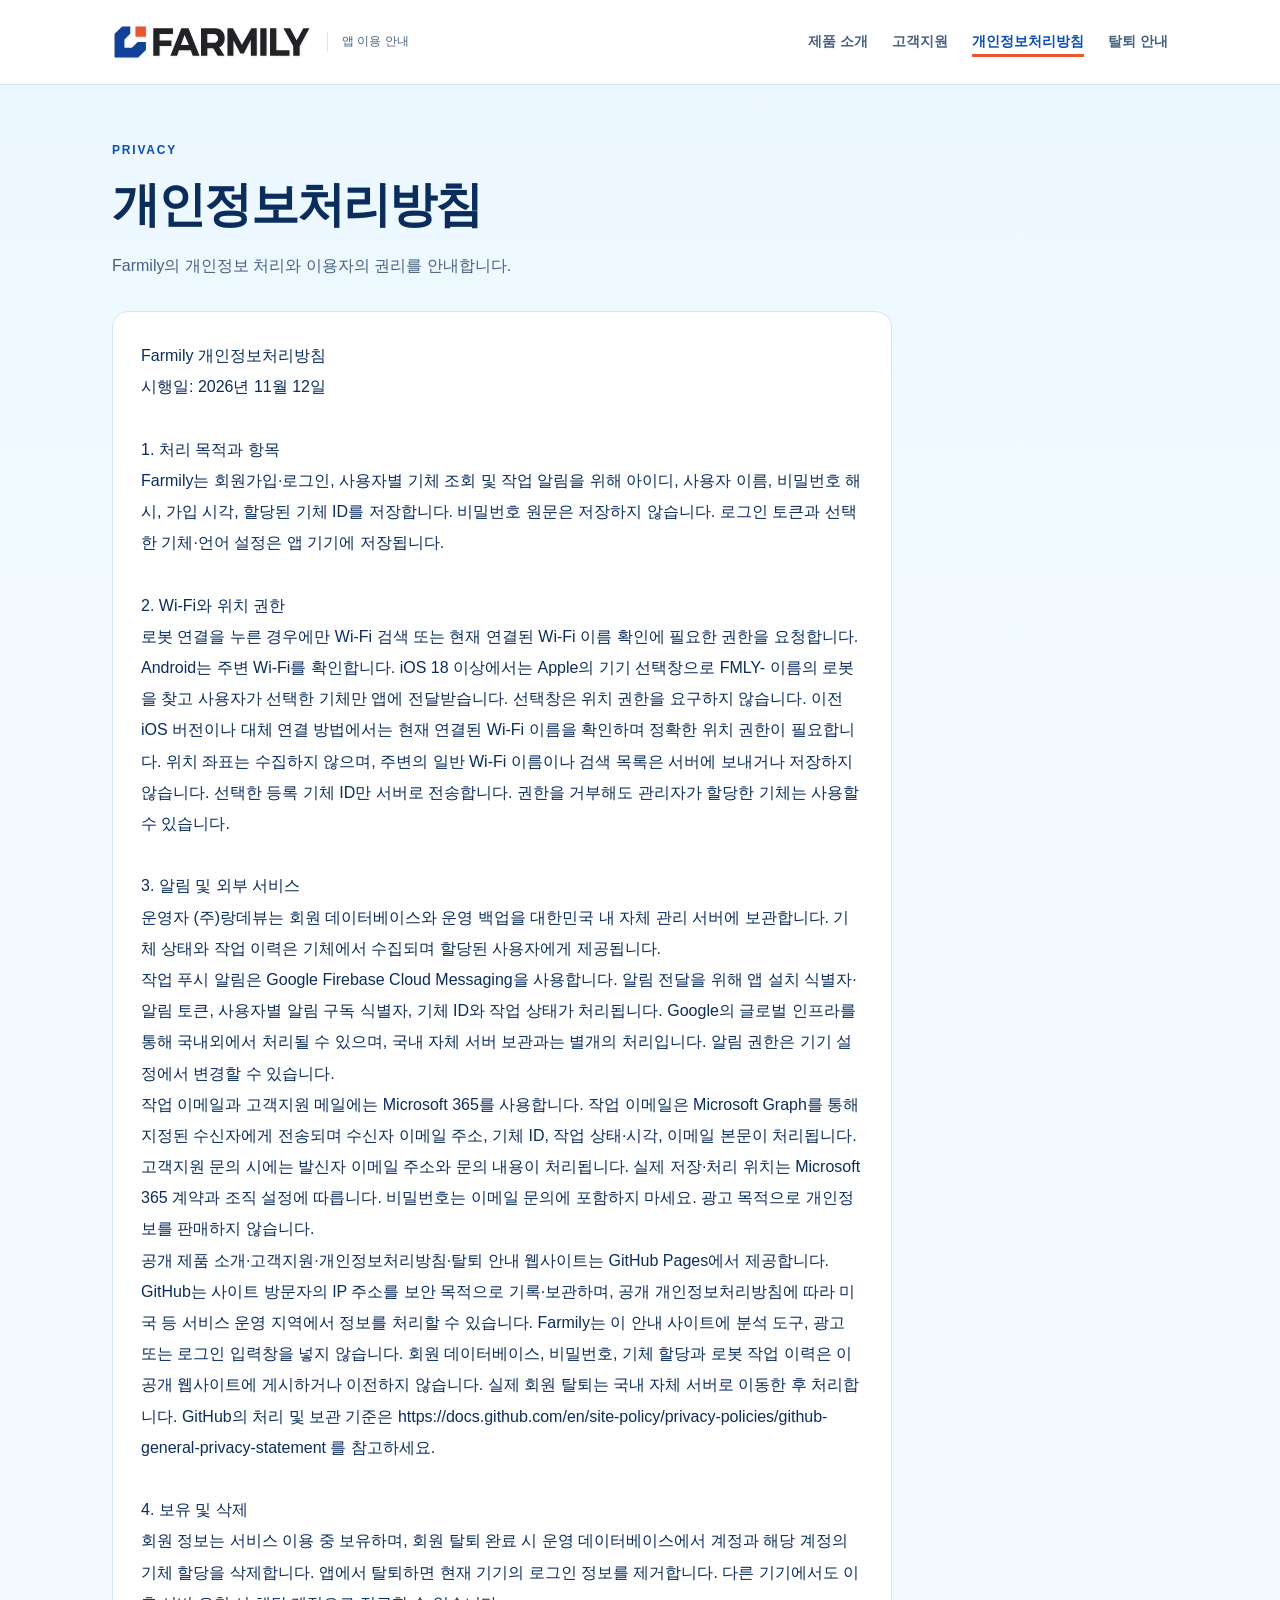
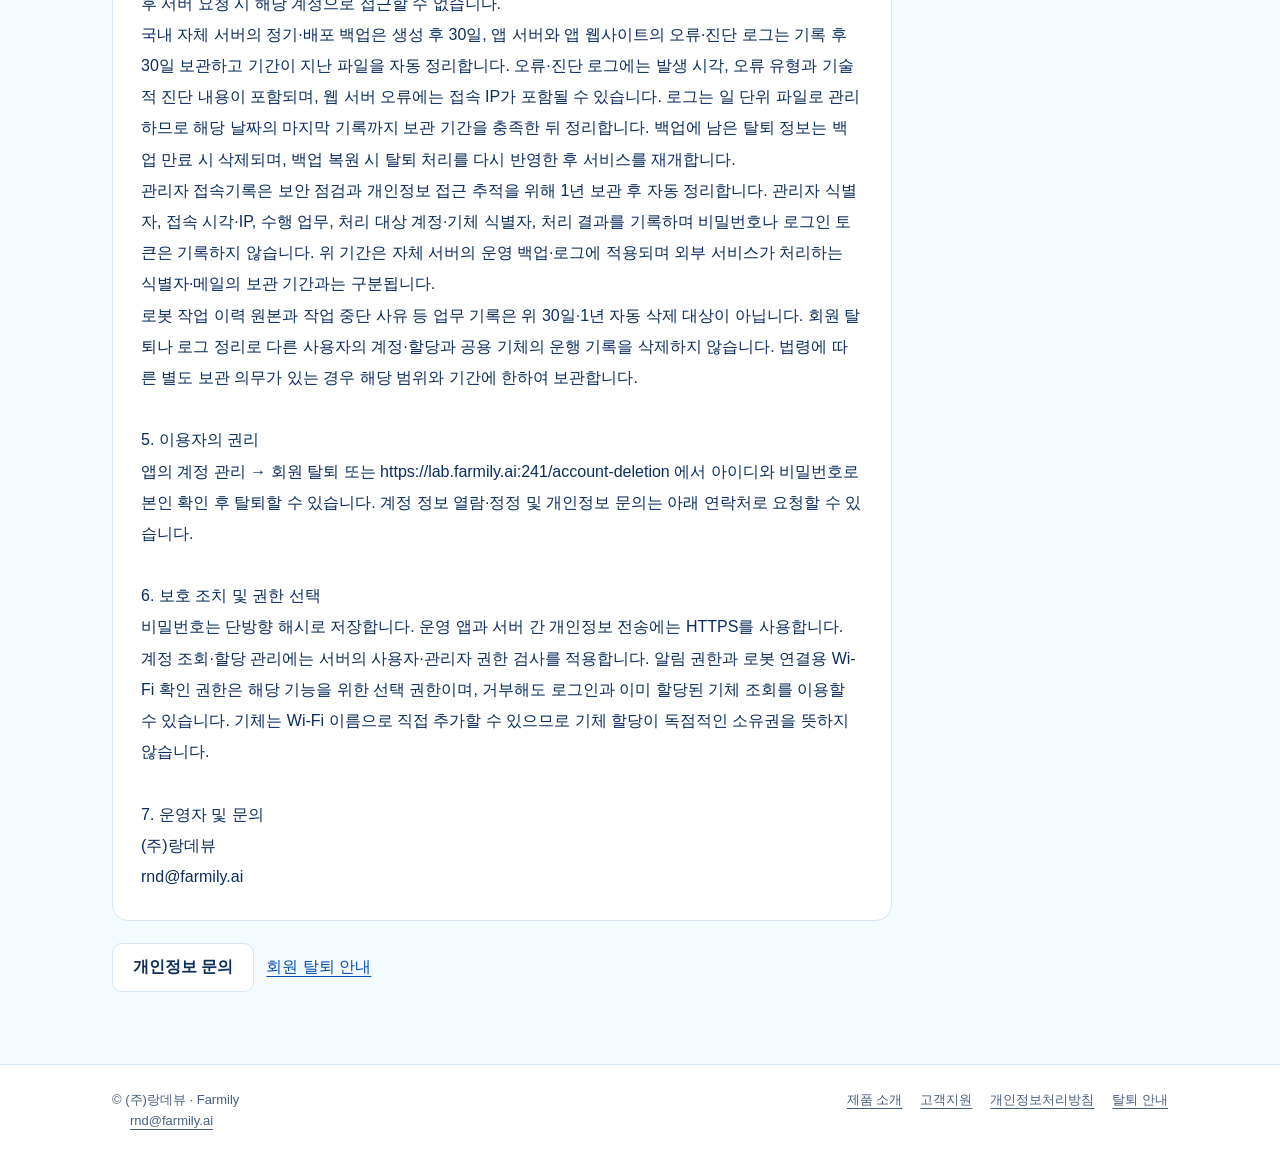
==== privacy.html @ 84f4d7dc "Publish Farmily app information and support pages" ====
<!doctype html><html lang="ko"><head><meta charset="utf-8">
<meta name="viewport" content="width=device-width,initial-scale=1"><meta name="description" content="Farmily 로봇 모니터링 앱의 이용 안내와 계정 관리"><meta name="referrer" content="no-referrer">
<title>개인정보처리방침 · Farmily</title><link rel="icon" href="./web-assets/favicon.svg?v=20261112-brand" type="image/svg+xml"><link rel="stylesheet" href="./web-assets/site.css?v=20261112-brand"></head>
<body><header class="topbar"><div class="wrap"><a class="brand" href="./" aria-label="Farmily 홈"><img class="brand-logo" src="./web-assets/farmily-logo.svg" alt="FARMILY" width="200" height="40"><small>앱 이용 안내</small></a><nav aria-label="주 메뉴"><a href="./">제품 소개</a><a href="./support.html">고객지원</a><a href="./privacy.html" aria-current="page">개인정보처리방침</a><a href="./account-deletion.html">탈퇴 안내</a></nav></div></header>
<main class="wrap"><div class="narrow"><div class="page-head"><div class="eyebrow">PRIVACY</div><h1>개인정보처리방침</h1><p class="muted">Farmily의 개인정보 처리와 이용자의 권리를 안내합니다.</p></div><article class="panel"><pre class="policy">Farmily 개인정보처리방침
시행일: 2026년 11월 12일

1. 처리 목적과 항목
Farmily는 회원가입·로그인, 사용자별 기체 조회 및 작업 알림을 위해 아이디, 사용자 이름, 비밀번호 해시, 가입 시각, 할당된 기체 ID를 저장합니다. 비밀번호 원문은 저장하지 않습니다. 로그인 토큰과 선택한 기체·언어 설정은 앱 기기에 저장됩니다.

2. Wi-Fi와 위치 권한
로봇 연결을 누른 경우에만 Wi-Fi 검색 또는 현재 연결된 Wi-Fi 이름 확인에 필요한 권한을 요청합니다. Android는 주변 Wi-Fi를 확인합니다. iOS 18 이상에서는 Apple의 기기 선택창으로 FMLY- 이름의 로봇을 찾고 사용자가 선택한 기체만 앱에 전달받습니다. 선택창은 위치 권한을 요구하지 않습니다. 이전 iOS 버전이나 대체 연결 방법에서는 현재 연결된 Wi-Fi 이름을 확인하며 정확한 위치 권한이 필요합니다. 위치 좌표는 수집하지 않으며, 주변의 일반 Wi-Fi 이름이나 검색 목록은 서버에 보내거나 저장하지 않습니다. 선택한 등록 기체 ID만 서버로 전송합니다. 권한을 거부해도 관리자가 할당한 기체는 사용할 수 있습니다.

3. 알림 및 외부 서비스
운영자 (주)랑데뷰는 회원 데이터베이스와 운영 백업을 대한민국 내 자체 관리 서버에 보관합니다. 기체 상태와 작업 이력은 기체에서 수집되며 할당된 사용자에게 제공됩니다.
작업 푸시 알림은 Google Firebase Cloud Messaging을 사용합니다. 알림 전달을 위해 앱 설치 식별자·알림 토큰, 사용자별 알림 구독 식별자, 기체 ID와 작업 상태가 처리됩니다. Google의 글로벌 인프라를 통해 국내외에서 처리될 수 있으며, 국내 자체 서버 보관과는 별개의 처리입니다. 알림 권한은 기기 설정에서 변경할 수 있습니다.
작업 이메일과 고객지원 메일에는 Microsoft 365를 사용합니다. 작업 이메일은 Microsoft Graph를 통해 지정된 수신자에게 전송되며 수신자 이메일 주소, 기체 ID, 작업 상태·시각, 이메일 본문이 처리됩니다. 고객지원 문의 시에는 발신자 이메일 주소와 문의 내용이 처리됩니다. 실제 저장·처리 위치는 Microsoft 365 계약과 조직 설정에 따릅니다. 비밀번호는 이메일 문의에 포함하지 마세요. 광고 목적으로 개인정보를 판매하지 않습니다.
공개 제품 소개·고객지원·개인정보처리방침·탈퇴 안내 웹사이트는 GitHub Pages에서 제공합니다. GitHub는 사이트 방문자의 IP 주소를 보안 목적으로 기록·보관하며, 공개 개인정보처리방침에 따라 미국 등 서비스 운영 지역에서 정보를 처리할 수 있습니다. Farmily는 이 안내 사이트에 분석 도구, 광고 또는 로그인 입력창을 넣지 않습니다. 회원 데이터베이스, 비밀번호, 기체 할당과 로봇 작업 이력은 이 공개 웹사이트에 게시하거나 이전하지 않습니다. 실제 회원 탈퇴는 국내 자체 서버로 이동한 후 처리합니다. GitHub의 처리 및 보관 기준은 https://docs.github.com/en/site-policy/privacy-policies/github-general-privacy-statement 를 참고하세요.

4. 보유 및 삭제
회원 정보는 서비스 이용 중 보유하며, 회원 탈퇴 완료 시 운영 데이터베이스에서 계정과 해당 계정의 기체 할당을 삭제합니다. 앱에서 탈퇴하면 현재 기기의 로그인 정보를 제거합니다. 다른 기기에서도 이후 서버 요청 시 해당 계정으로 접근할 수 없습니다.
국내 자체 서버의 정기·배포 백업은 생성 후 30일, 앱 서버와 앱 웹사이트의 오류·진단 로그는 기록 후 30일 보관하고 기간이 지난 파일을 자동 정리합니다. 오류·진단 로그에는 발생 시각, 오류 유형과 기술적 진단 내용이 포함되며, 웹 서버 오류에는 접속 IP가 포함될 수 있습니다. 로그는 일 단위 파일로 관리하므로 해당 날짜의 마지막 기록까지 보관 기간을 충족한 뒤 정리합니다. 백업에 남은 탈퇴 정보는 백업 만료 시 삭제되며, 백업 복원 시 탈퇴 처리를 다시 반영한 후 서비스를 재개합니다.
관리자 접속기록은 보안 점검과 개인정보 접근 추적을 위해 1년 보관 후 자동 정리합니다. 관리자 식별자, 접속 시각·IP, 수행 업무, 처리 대상 계정·기체 식별자, 처리 결과를 기록하며 비밀번호나 로그인 토큰은 기록하지 않습니다. 위 기간은 자체 서버의 운영 백업·로그에 적용되며 외부 서비스가 처리하는 식별자·메일의 보관 기간과는 구분됩니다.
로봇 작업 이력 원본과 작업 중단 사유 등 업무 기록은 위 30일·1년 자동 삭제 대상이 아닙니다. 회원 탈퇴나 로그 정리로 다른 사용자의 계정·할당과 공용 기체의 운행 기록을 삭제하지 않습니다. 법령에 따른 별도 보관 의무가 있는 경우 해당 범위와 기간에 한하여 보관합니다.

5. 이용자의 권리
앱의 계정 관리 → 회원 탈퇴 또는 https://lab.farmily.ai:241/account-deletion 에서 아이디와 비밀번호로 본인 확인 후 탈퇴할 수 있습니다. 계정 정보 열람·정정 및 개인정보 문의는 아래 연락처로 요청할 수 있습니다.

6. 보호 조치 및 권한 선택
비밀번호는 단방향 해시로 저장합니다. 운영 앱과 서버 간 개인정보 전송에는 HTTPS를 사용합니다. 계정 조회·할당 관리에는 서버의 사용자·관리자 권한 검사를 적용합니다. 알림 권한과 로봇 연결용 Wi-Fi 확인 권한은 해당 기능을 위한 선택 권한이며, 거부해도 로그인과 이미 할당된 기체 조회를 이용할 수 있습니다. 기체는 Wi-Fi 이름으로 직접 추가할 수 있으므로 기체 할당이 독점적인 소유권을 뜻하지 않습니다.

7. 운영자 및 문의
(주)랑데뷰
rnd@farmily.ai
</pre></article><div class="actions"><a class="button secondary" href="./support.html">개인정보 문의</a><a href="./account-deletion.html">회원 탈퇴 안내</a></div></div></main><footer class="footer"><div class="wrap"><div>© (주)랑데뷰 · Farmily<br><a href="mailto:rnd@farmily.ai">rnd@farmily.ai</a></div><div><a href="./">제품 소개</a><a href="./support.html">고객지원</a><a href="./privacy.html" aria-current="page">개인정보처리방침</a><a href="./account-deletion.html">탈퇴 안내</a></div></div></footer></body></html>
---- web-assets/site.css ----
:root{--ink:#0b2d5c;--muted:#48607f;--primary:#0a4fb4;--pale:#eaf6ff;--line:#d6e6f5;--paper:#f3fbff;--red:#a53535;--orange:#ea5532;--orange-pale:#fff0e9;--sky:#4fc3f7;font-family:Inter,-apple-system,BlinkMacSystemFont,"Segoe UI","Noto Sans KR",sans-serif;color:var(--ink);background:var(--paper);line-height:1.65;font-size:16px}
*{box-sizing:border-box}
body{margin:0;background:linear-gradient(180deg,#eaf6ff 0,#f3fbff 650px)}
a{color:var(--primary);text-underline-offset:4px}
button,input,select{font:inherit}
button,.button{display:inline-flex;align-items:center;justify-content:center;gap:8px;min-height:44px;border:1px solid transparent;border-radius:10px;padding:10px 20px;background:var(--primary);color:white;text-decoration:none;font-weight:650;cursor:pointer}
button:hover,.button:hover{filter:brightness(.94)}
button:disabled{opacity:.5;cursor:wait}
.secondary{background:white;color:var(--ink);border-color:var(--line)}
.danger{background:#fff2f1;color:var(--red);border-color:#efd0cb}
.text-button{background:transparent;color:var(--primary);padding:6px 12px}
input,select{width:100%;padding:12px 14px;border:1px solid #b9cfe5;border-radius:9px;background:white;color:var(--ink);min-height:46px}
input[type=checkbox]{width:20px;min-height:20px;accent-color:var(--primary)}
label{display:block;font-size:.9rem;font-weight:650;margin:18px 0 7px}
input:focus,button:focus-visible,a:focus-visible,summary:focus-visible{outline:3px solid #4fc3f7;outline-offset:3px}
.wrap{max-width:1120px;margin:auto;padding:0 32px}
.topbar{background:#fff;border-bottom:1px solid var(--line)}
.topbar .wrap{min-height:84px;display:flex;align-items:center;justify-content:space-between;gap:24px}
.brand{display:flex;align-items:center;gap:10px;text-decoration:none;font-size:25px;font-weight:800;letter-spacing:-1px;color:var(--ink)}
.brand-logo{display:block;width:200px;height:auto;flex:none}
.brand small{font-size:12px;font-weight:500;letter-spacing:0;color:var(--muted);border-left:1px solid var(--line);padding-left:14px;margin-left:5px}
nav{display:flex;gap:24px;align-items:center}
nav a{font-size:14px;font-weight:600;color:var(--muted);text-decoration:none}
nav a[aria-current=page]{color:var(--primary);text-decoration:underline;text-decoration-color:var(--orange);text-decoration-thickness:3px;text-underline-offset:8px}
main{padding-top:56px!important;padding-bottom:72px!important;min-height:calc(100vh - 210px)}
h1,h2,h3,p{margin-top:0}
h1{font-size:clamp(30px,4vw,48px);line-height:1.25;letter-spacing:-1.8px;margin-bottom:18px}
h2{font-size:23px;letter-spacing:-.7px;line-height:1.4}
h3{font-size:18px;line-height:1.5;margin-bottom:10px}
.eyebrow{font-size:12px;font-weight:800;letter-spacing:1.8px;color:var(--primary);margin-bottom:14px}
.lead{font-size:18px;color:var(--muted);max-width:660px}
.hero{display:grid;grid-template-columns:1.6fr 1fr;gap:48px;padding-bottom:42px;align-items:center}
.hero-aside{border-radius:20px;background:linear-gradient(135deg,#0a4fb4,#1565c0 65%,#1976d2);padding:32px;color:white;position:relative;overflow:hidden;box-shadow:0 14px 32px #0a4fb414}
.hero-aside .eyebrow{color:#d6f1ff;display:flex;align-items:center;gap:10px}
.hero-aside .eyebrow::before{content:"";width:10px;height:10px;flex:none;background:var(--orange);border-radius:2px}
.hero-aside::after{content:"";position:absolute;width:170px;height:170px;right:-85px;bottom:-95px;border:30px solid #4fc3f72b;border-radius:50%;pointer-events:none}
.hero h1::after{content:"";display:block;width:56px;height:4px;background:var(--orange);border-radius:4px;margin-top:22px}
.hero-aside p{color:#e3f3ff;font-size:14px;margin:0}
.hero-aside h2{font-size:26px}
.cards{display:grid;grid-template-columns:repeat(3,1fr);gap:20px}
.card,.panel{background:white;border:1px solid var(--line);border-radius:16px;padding:28px}
.card{display:flex;flex-direction:column;align-items:flex-start}
.card p{font-size:14px;color:var(--muted);flex:1}
.card .number{width:36px;height:36px;border-radius:10px;background:var(--pale);color:var(--primary);display:grid;place-items:center;margin-bottom:28px;font-size:14px;font-weight:800}
.card a{font-weight:700;font-size:14px}
.card:first-child .number{background:var(--orange-pale);color:#b83b1d}
.section{margin-top:48px}
.muted{color:var(--muted)}
.small{font-size:13px}
.notice{padding:18px 22px;background:var(--pale);border:1px solid #c5e4fa;border-radius:12px;font-size:14px}
.notice p:last-child{margin-bottom:0}
.narrow{max-width:780px}
.contact{display:grid;grid-template-columns:1fr 1fr;gap:28px}
.contact .email{font-size:22px;font-weight:700;overflow-wrap:anywhere}
.actions{display:flex;flex-wrap:wrap;gap:12px;align-items:center;margin-top:22px}
.page-head{margin-bottom:32px}
.policy{white-space:pre-wrap;font:inherit;line-height:1.95;overflow-wrap:anywhere;margin:0}
.footer{border-top:1px solid var(--line);background:white;font-size:13px;color:var(--muted)}
.footer .wrap{display:flex;justify-content:space-between;gap:20px;flex-wrap:wrap;padding-top:24px;padding-bottom:24px}
.footer a{margin-left:18px;color:var(--muted)}
details{border-bottom:1px solid var(--line);padding:18px 0}
summary{cursor:pointer;font-weight:650}
details p{margin:12px 0 0;color:var(--muted);font-size:14px}
.check-row{display:flex;gap:12px;align-items:flex-start;font-weight:400}
.check-row input{flex:none;margin-top:4px}
.message{min-height:26px;margin:14px 0 0;font-size:14px;white-space:pre-wrap}
.message.error{color:var(--red)}
.message.success{color:var(--primary)}
[hidden]{display:none!important}
.login-layout{max-width:940px;display:grid;grid-template-columns:1.05fr 1fr;gap:56px;align-items:center;margin:24px auto}
.login-intro p{color:var(--muted)}
.login-intro ul{padding-left:20px;color:var(--muted);line-height:2}
.login-panel h2{margin-bottom:4px}
.login-panel button[type=submit]{width:100%;margin-top:24px}
.dashboard-head{display:flex;justify-content:space-between;align-items:center;gap:20px;margin-bottom:28px}
.dashboard-head h1{font-size:34px;margin-bottom:6px}
.stats{display:grid;grid-template-columns:repeat(3,1fr);gap:18px;margin-bottom:28px}
.stat{background:white;border:1px solid var(--line);padding:20px 24px;border-radius:13px}
.stat span{display:block;color:var(--muted);font-size:13px}
.stat strong{font-size:30px;line-height:1.5}
.toolbar{display:flex;gap:12px;flex-wrap:wrap;margin:20px 0}
.toolbar input{max-width:420px}
.table-wrap{overflow-x:auto}
table{width:100%;border-collapse:collapse;text-align:left;font-size:14px;min-width:650px}
th{font-size:12px;color:var(--muted);background:#f0f7fe;padding:14px 16px;white-space:nowrap}
td{padding:20px 16px;border-bottom:1px solid var(--line);vertical-align:middle}
td strong{display:block}
.badge{display:inline-block;padding:3px 9px;border-radius:6px;font-size:11px;font-weight:700;background:var(--pale);color:var(--primary);margin:3px 4px 3px 0}
.badge.neutral{background:#eef3f8;color:var(--muted)}
.robot-label{font-family:ui-monospace,SFMono-Regular,monospace;font-size:12px;display:block;overflow-wrap:anywhere}
.empty{text-align:center;padding:44px;color:var(--muted)}
dialog{border:1px solid var(--line);border-radius:18px;width:min(600px,calc(100vw - 32px));max-height:90vh;padding:28px;color:var(--ink);box-shadow:0 30px 120px #0b2d5c2c}
dialog::backdrop{background:#0b2d5c66}
.dialog-head{display:flex;justify-content:space-between;gap:16px;align-items:flex-start}
.dialog-head h2{margin-bottom:6px}
.robot-options{max-height:310px;overflow:auto;border-top:1px solid var(--line);border-bottom:1px solid var(--line);margin-top:20px}
.robot-option{display:flex;align-items:center;gap:12px;margin:0;padding:14px 6px;border-bottom:1px solid #edf4fc;cursor:pointer}
.robot-option input{flex:none}
.robot-option span{overflow-wrap:anywhere}
.robot-option small{display:block;font-weight:400;color:var(--muted)}
.dialog-actions{display:flex;justify-content:space-between;align-items:center;gap:12px;margin-top:24px}
.count{font-size:13px;color:var(--muted)}
.split{display:grid;grid-template-columns:1fr 1fr;gap:18px}
.form-note{font-size:13px;color:var(--muted);margin-top:8px}
.section-title{display:flex;align-items:center;justify-content:space-between;gap:12px}
.section-title h2{margin-bottom:0}
.scroll-note{font-size:12px;color:var(--muted);margin-top:16px}
.admin-panel{padding:24px 0}
.admin-panel .section-title,.admin-panel .toolbar{margin-left:24px;margin-right:24px}
.admin-panel .message{padding:0 24px}
.secure-hint{display:inline-block;font-size:12px;color:var(--primary);padding:5px 10px;border:1px solid var(--line);border-radius:99px;margin-bottom:22px}
@media(max-width:760px){.brand-logo{width:180px}
.wrap{padding:0 20px}
.topbar .wrap{min-height:74px;flex-wrap:wrap;gap:10px;padding-top:16px;padding-bottom:16px}
.brand small{display:none}
nav{gap:14px}
nav a{font-size:12px}
main{padding-top:32px!important}
.hero,.login-layout,.contact{grid-template-columns:1fr;gap:24px}
.cards{grid-template-columns:1fr}
.card .number{margin-bottom:16px}
.card{padding:24px}
.hero-aside{padding:26px}
.login-layout{margin:0;gap:20px}
.login-intro ul{display:none}
.dashboard-head{align-items:flex-start;flex-direction:column}
.stats{gap:8px}
.stat{padding:16px 12px}
.stat strong{font-size:25px}
.stat span{font-size:11px}
.panel{padding:22px}
.admin-panel{padding:20px 0}
.split{grid-template-columns:1fr;gap:0}
.footer .wrap{display:block}
.footer .wrap>div+div{margin-top:10px}
.footer a{margin:0 14px 0 0}
.dialog-actions{flex-wrap:wrap}
dialog{padding:22px}
.toolbar input{max-width:none}
.section-title{align-items:flex-start}
.section-title button{font-size:13px}
}
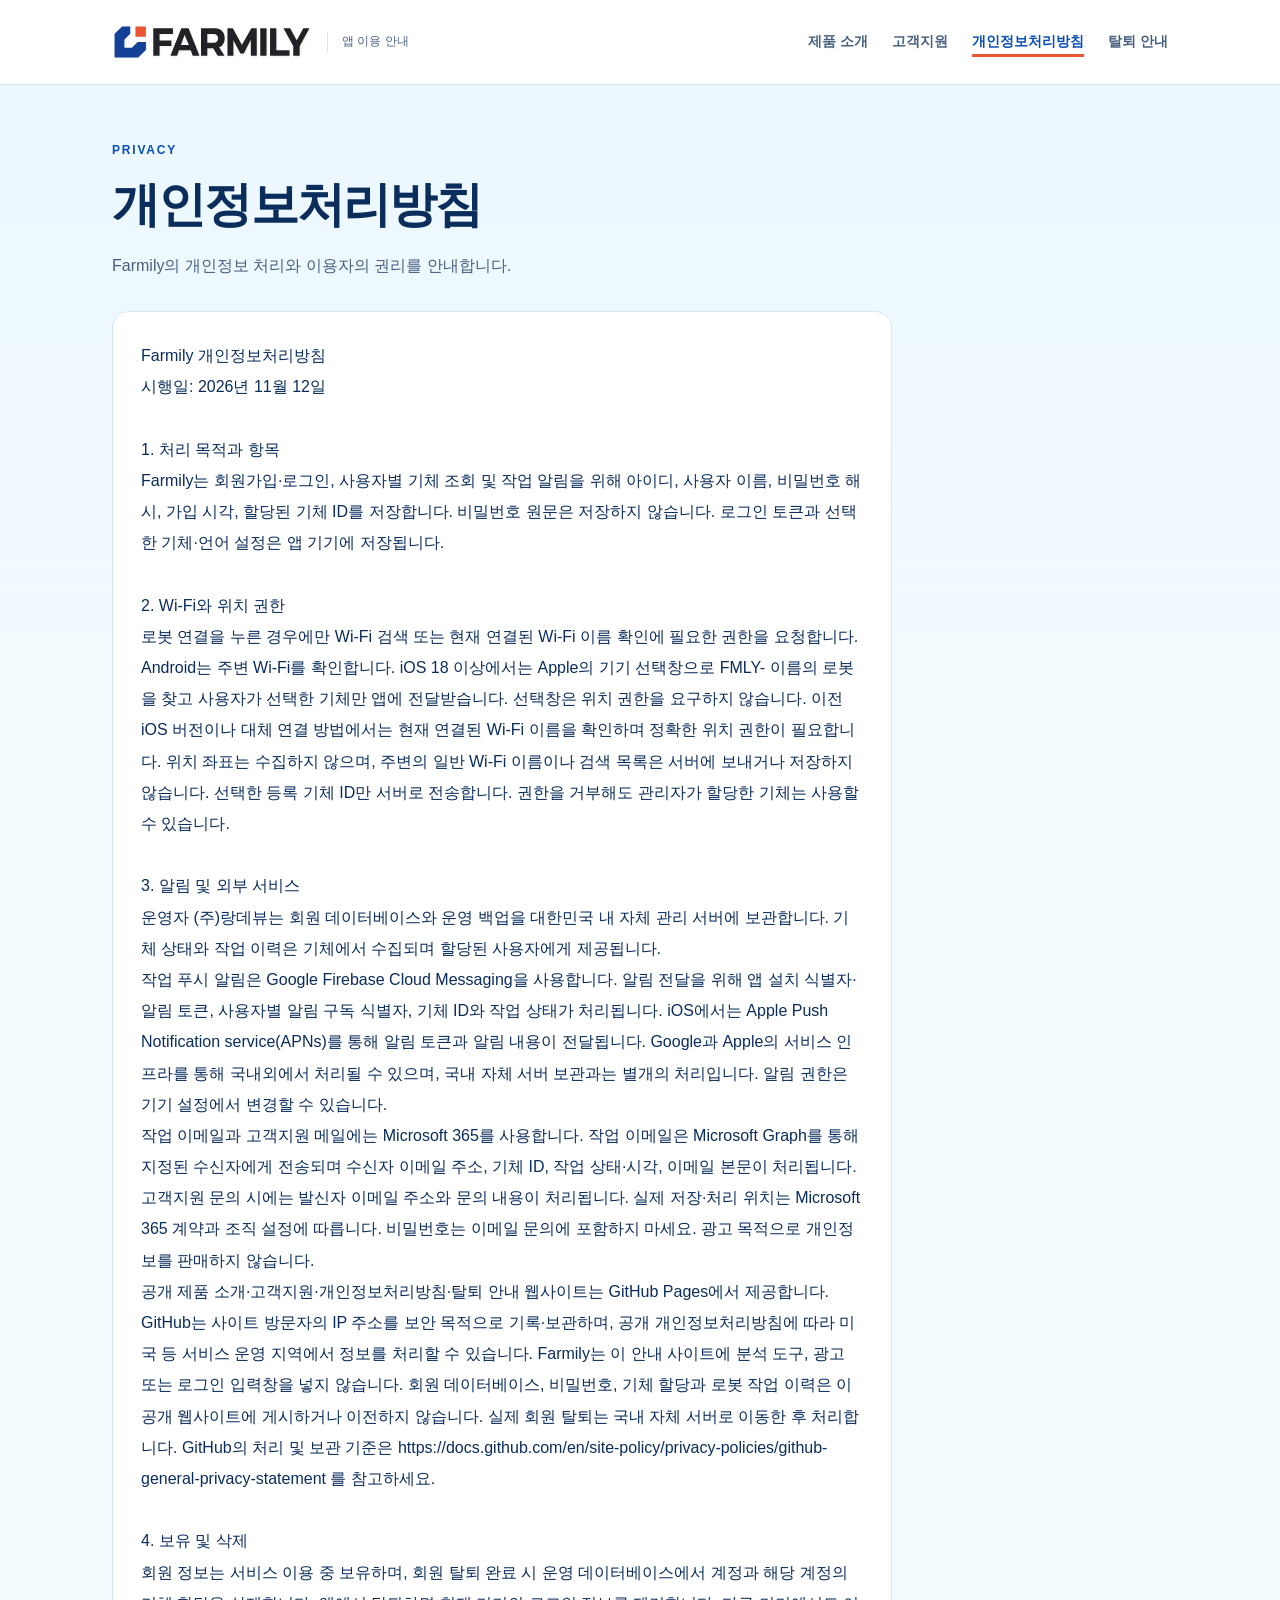
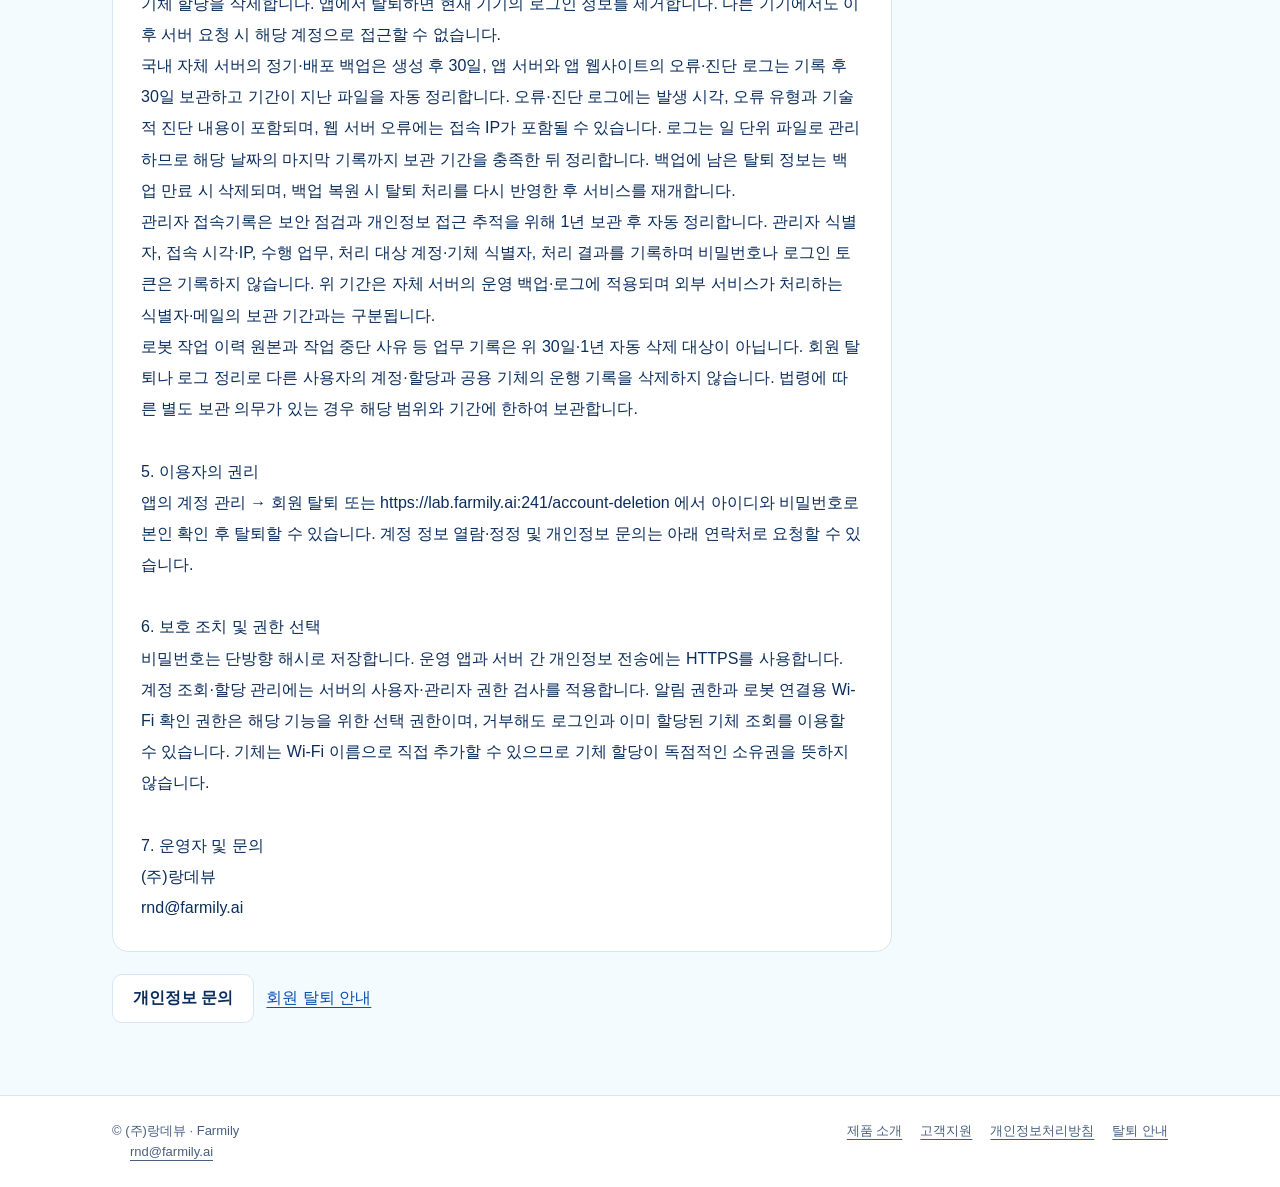
==== commit c0950428: "Disclose Apple push notification processing" ====
--- a/privacy.html
+++ b/privacy.html
@@ -13,7 +13,7 @@
 
 3. 알림 및 외부 서비스
 운영자 (주)랑데뷰는 회원 데이터베이스와 운영 백업을 대한민국 내 자체 관리 서버에 보관합니다. 기체 상태와 작업 이력은 기체에서 수집되며 할당된 사용자에게 제공됩니다.
-작업 푸시 알림은 Google Firebase Cloud Messaging을 사용합니다. 알림 전달을 위해 앱 설치 식별자·알림 토큰, 사용자별 알림 구독 식별자, 기체 ID와 작업 상태가 처리됩니다. Google의 글로벌 인프라를 통해 국내외에서 처리될 수 있으며, 국내 자체 서버 보관과는 별개의 처리입니다. 알림 권한은 기기 설정에서 변경할 수 있습니다.
+작업 푸시 알림은 Google Firebase Cloud Messaging을 사용합니다. 알림 전달을 위해 앱 설치 식별자·알림 토큰, 사용자별 알림 구독 식별자, 기체 ID와 작업 상태가 처리됩니다. iOS에서는 Apple Push Notification service(APNs)를 통해 알림 토큰과 알림 내용이 전달됩니다. Google과 Apple의 서비스 인프라를 통해 국내외에서 처리될 수 있으며, 국내 자체 서버 보관과는 별개의 처리입니다. 알림 권한은 기기 설정에서 변경할 수 있습니다.
 작업 이메일과 고객지원 메일에는 Microsoft 365를 사용합니다. 작업 이메일은 Microsoft Graph를 통해 지정된 수신자에게 전송되며 수신자 이메일 주소, 기체 ID, 작업 상태·시각, 이메일 본문이 처리됩니다. 고객지원 문의 시에는 발신자 이메일 주소와 문의 내용이 처리됩니다. 실제 저장·처리 위치는 Microsoft 365 계약과 조직 설정에 따릅니다. 비밀번호는 이메일 문의에 포함하지 마세요. 광고 목적으로 개인정보를 판매하지 않습니다.
 공개 제품 소개·고객지원·개인정보처리방침·탈퇴 안내 웹사이트는 GitHub Pages에서 제공합니다. GitHub는 사이트 방문자의 IP 주소를 보안 목적으로 기록·보관하며, 공개 개인정보처리방침에 따라 미국 등 서비스 운영 지역에서 정보를 처리할 수 있습니다. Farmily는 이 안내 사이트에 분석 도구, 광고 또는 로그인 입력창을 넣지 않습니다. 회원 데이터베이스, 비밀번호, 기체 할당과 로봇 작업 이력은 이 공개 웹사이트에 게시하거나 이전하지 않습니다. 실제 회원 탈퇴는 국내 자체 서버로 이동한 후 처리합니다. GitHub의 처리 및 보관 기준은 https://docs.github.com/en/site-policy/privacy-policies/github-general-privacy-statement 를 참고하세요.
 
